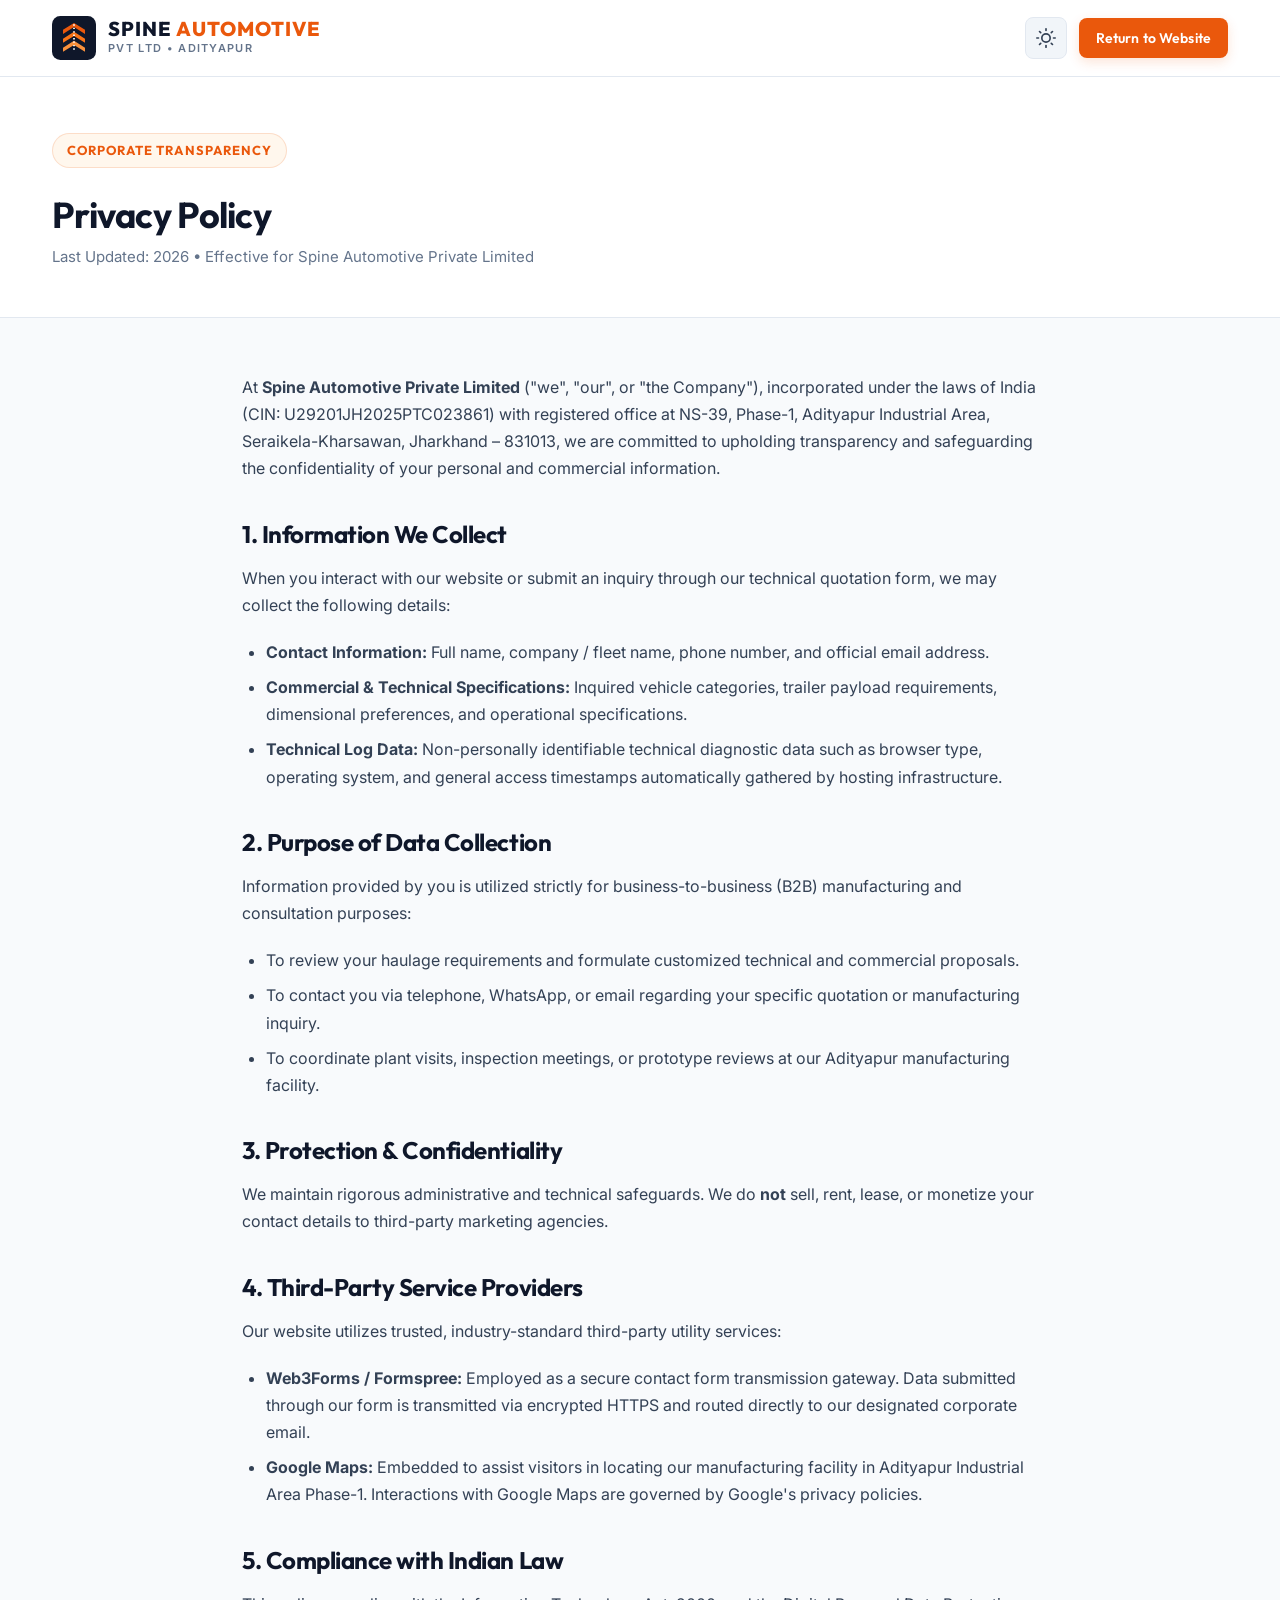
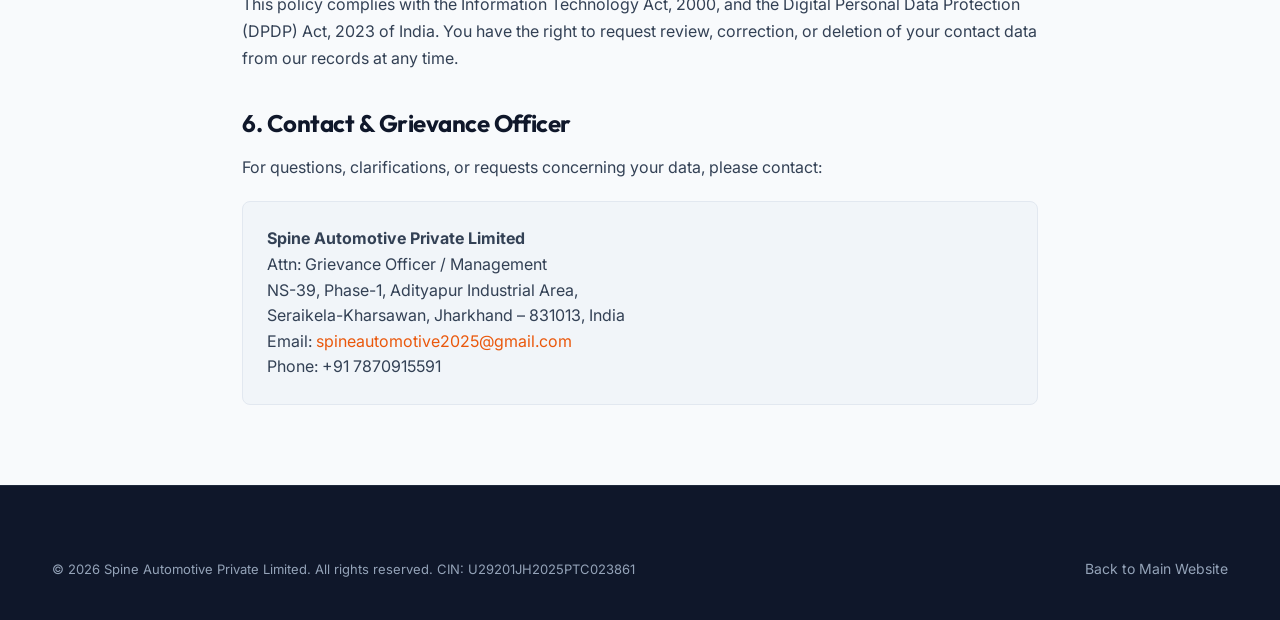
==== privacy.html @ a73dae6f "init: first commit" ====
<!DOCTYPE html>
<html lang="en">
<head>
  <meta charset="UTF-8">
  <meta name="viewport" content="width=device-width, initial-scale=1.0">
  <title>Privacy Policy | Spine Automotive Private Limited</title>
  
  <meta name="description" content="Privacy Policy for Spine Automotive Private Limited (CIN: U29201JH2025PTC023861). Understand how we handle contact and technical quote inquiries.">
  <meta name="robots" content="noindex, follow">
  <link rel="canonical" href="https://spineautomotive.com/privacy.html">

  <link rel="icon" type="image/svg+xml" href="assets/images/favicon.svg">

  <link rel="preconnect" href="https://fonts.googleapis.com">
  <link rel="preconnect" href="https://fonts.gstatic.com" crossorigin>
  <link href="https://fonts.googleapis.com/css2?family=Inter:wght@400;500;600;700&family=Outfit:wght@500;600;700;800&display=swap" rel="stylesheet">

  <link rel="stylesheet" href="assets/css/style.css">
</head>
<body>

  <!-- Site Header -->
  <header class="site-header">
    <div class="container header-container">
      <a href="index.html" class="brand-link" aria-label="Spine Automotive Home">
        <svg class="brand-emblem" viewBox="0 0 64 64" fill="none" xmlns="http://www.w3.org/2000/svg">
          <rect width="64" height="64" rx="12" fill="#0F172A"/>
          <path d="M32 10 L48 20 L48 26 L32 16 L16 26 L16 20 Z" fill="#EA580C"/>
          <path d="M32 23 L48 33 L48 39 L32 29 L16 39 L16 33 Z" fill="#F97316"/>
          <path d="M32 36 L48 46 L48 52 L32 42 L16 52 L16 46 Z" fill="#FB923C"/>
          <line x1="32" y1="12" x2="32" y2="52" stroke="#FFFFFF" stroke-width="2.5" stroke-dasharray="2 3"/>
        </svg>
        <div class="brand-info">
          <span class="brand-name">SPINE <span>AUTOMOTIVE</span></span>
          <span class="brand-tagline">PVT LTD &bull; ADITYAPUR</span>
        </div>
      </a>

      <div class="header-actions">
        <button class="theme-toggle-btn" id="themeToggleBtn" type="button" aria-label="Switch between light and dark mode">
          <svg class="icon-sun" width="20" height="20" viewBox="0 0 24 24" fill="none" stroke="currentColor" stroke-width="2" stroke-linecap="round" stroke-linejoin="round">
            <circle cx="12" cy="12" r="5"></circle>
            <line x1="12" y1="1" x2="12" y2="3"></line>
            <line x1="12" y1="21" x2="12" y2="23"></line>
            <line x1="4.22" y1="4.22" x2="5.64" y2="5.64"></line>
            <line x1="18.36" y1="18.36" x2="19.78" y2="19.78"></line>
            <line x1="1" y1="12" x2="3" y2="12"></line>
            <line x1="21" y1="12" x2="23" y2="12"></line>
            <line x1="4.22" y1="19.78" x2="5.64" y2="18.36"></line>
            <line x1="18.36" y1="5.64" x2="19.78" y2="4.22"></line>
          </svg>
          <svg class="icon-moon" width="20" height="20" viewBox="0 0 24 24" fill="none" stroke="currentColor" stroke-width="2" stroke-linecap="round" stroke-linejoin="round">
            <path d="M21 12.79A9 9 0 1 1 11.21 3 7 7 0 0 0 21 12.79z"></path>
          </svg>
        </button>
        <a href="index.html#contact" class="btn btn-primary btn-sm">Return to Website</a>
      </div>
    </div>
  </header>

  <!-- Legal Header -->
  <div class="legal-header">
    <div class="container">
      <span class="section-badge">Corporate Transparency</span>
      <h1 style="font-size: 2.25rem; margin-top: 0.5rem; margin-bottom: 0.5rem;">Privacy Policy</h1>
      <p style="color: var(--text-muted); font-size: 0.9375rem;">
        Last Updated: 2026 &bull; Effective for Spine Automotive Private Limited
      </p>
    </div>
  </div>

  <!-- Legal Body Content -->
  <main class="container legal-content-wrap">
    <p>
      At <strong>Spine Automotive Private Limited</strong> ("we", "our", or "the Company"), incorporated under the laws of India 
      (CIN: U29201JH2025PTC023861) with registered office at NS-39, Phase-1, Adityapur Industrial Area, Seraikela-Kharsawan, 
      Jharkhand – 831013, we are committed to upholding transparency and safeguarding the confidentiality of your personal 
      and commercial information.
    </p>

    <h2>1. Information We Collect</h2>
    <p>
      When you interact with our website or submit an inquiry through our technical quotation form, we may collect the following details:
    </p>
    <ul>
      <li><strong>Contact Information:</strong> Full name, company / fleet name, phone number, and official email address.</li>
      <li><strong>Commercial &amp; Technical Specifications:</strong> Inquired vehicle categories, trailer payload requirements, dimensional preferences, and operational specifications.</li>
      <li><strong>Technical Log Data:</strong> Non-personally identifiable technical diagnostic data such as browser type, operating system, and general access timestamps automatically gathered by hosting infrastructure.</li>
    </ul>

    <h2>2. Purpose of Data Collection</h2>
    <p>
      Information provided by you is utilized strictly for business-to-business (B2B) manufacturing and consultation purposes:
    </p>
    <ul>
      <li>To review your haulage requirements and formulate customized technical and commercial proposals.</li>
      <li>To contact you via telephone, WhatsApp, or email regarding your specific quotation or manufacturing inquiry.</li>
      <li>To coordinate plant visits, inspection meetings, or prototype reviews at our Adityapur manufacturing facility.</li>
    </ul>

    <h2>3. Protection &amp; Confidentiality</h2>
    <p>
      We maintain rigorous administrative and technical safeguards. We do <strong>not</strong> sell, rent, lease, or monetize your contact details to third-party marketing agencies.
    </p>

    <h2>4. Third-Party Service Providers</h2>
    <p>
      Our website utilizes trusted, industry-standard third-party utility services:
    </p>
    <ul>
      <li><strong>Web3Forms / Formspree:</strong> Employed as a secure contact form transmission gateway. Data submitted through our form is transmitted via encrypted HTTPS and routed directly to our designated corporate email.</li>
      <li><strong>Google Maps:</strong> Embedded to assist visitors in locating our manufacturing facility in Adityapur Industrial Area Phase-1. Interactions with Google Maps are governed by Google's privacy policies.</li>
    </ul>

    <h2>5. Compliance with Indian Law</h2>
    <p>
      This policy complies with the Information Technology Act, 2000, and the Digital Personal Data Protection (DPDP) Act, 2023 of India. 
      You have the right to request review, correction, or deletion of your contact data from our records at any time.
    </p>

    <h2>6. Contact &amp; Grievance Officer</h2>
    <p>
      For questions, clarifications, or requests concerning your data, please contact:
    </p>
    <div style="background-color: var(--bg-surface-elevated); padding: 1.5rem; border-radius: var(--radius-md); border: 1px solid var(--border-color); margin-top: 1rem;">
      <strong>Spine Automotive Private Limited</strong><br>
      Attn: Grievance Officer / Management<br>
      NS-39, Phase-1, Adityapur Industrial Area,<br>
      Seraikela-Kharsawan, Jharkhand – 831013, India<br>
      Email: <a href="mailto:spineautomotive2025@gmail.com">spineautomotive2025@gmail.com</a><br>
      Phone: +91 7870915591
    </div>
  </main>

  <!-- Footer -->
  <footer class="site-footer">
    <div class="container footer-bottom" style="border: 0; padding-top: 0;">
      <div>&copy; 2026 Spine Automotive Private Limited. All rights reserved. CIN: U29201JH2025PTC023861</div>
      <div class="footer-legal-links">
        <a href="index.html" class="footer-link">Back to Main Website</a>
      </div>
    </div>
  </footer>

  <script src="assets/js/main.js"></script>
</body>
</html>
---- assets/css/style.css ----
/* ==========================================================================
   SPINE AUTOMOTIVE PRIVATE LIMITED - CORPORATE STYLESHEET
   Industry: Manufacture of motor vehicles, trailers and semi-trailers
   Location: Adityapur Industrial Area, Jharkhand, India
   Design: Industrial Precision, Mobile-First, Light/Dark Modes, WCAG AA
   ========================================================================== */

/* --------------------------------------------------------------------------
   1. CSS Custom Properties / Design Tokens
   -------------------------------------------------------------------------- */
:root {
  /* Brand Typography */
  --font-heading: 'Outfit', -apple-system, BlinkMacSystemFont, 'Segoe UI', Roboto, sans-serif;
  --font-body: 'Inter', -apple-system, BlinkMacSystemFont, 'Segoe UI', Roboto, sans-serif;

  /* Color Palette - Light Mode Default */
  --bg-primary: #F8FAFC;
  --bg-surface: #FFFFFF;
  --bg-surface-elevated: #F1F5F9;
  --bg-surface-subtle: #E2E8F0;
  --bg-card: #FFFFFF;
  
  --text-primary: #0F172A;
  --text-secondary: #334155;
  --text-muted: #64748B;
  --text-inverse: #FFFFFF;

  --border-color: #E2E8F0;
  --border-subtle: #F1F5F9;
  --border-focus: #EA580C;

  /* Accent: Engineering Safety Amber / Orange */
  --accent-primary: #EA580C;
  --accent-hover: #C2410C;
  --accent-active: #9A3412;
  --accent-subtle: #FFF7ED;
  --accent-glow: rgba(234, 88, 12, 0.16);

  /* Industrial Steel Tones */
  --steel-dark: #0F172A;
  --steel-slate: #1E293B;
  --steel-gray: #475569;
  --steel-blue: #0284C7;

  /* Functional Status */
  --status-success: #15803D;
  --status-warning: #B45309;
  --status-info: #0369A1;
  --status-badge-bg: #FEF3C7;
  --status-badge-text: #92400E;

  /* Navigation & Chrome */
  --header-bg: rgba(255, 255, 255, 0.92);
  --header-border: #E2E8F0;
  --header-height: 76px;

  /* Shadows */
  --shadow-sm: 0 1px 2px 0 rgba(15, 23, 42, 0.05);
  --shadow-md: 0 4px 6px -1px rgba(15, 23, 42, 0.08), 0 2px 4px -2px rgba(15, 23, 42, 0.05);
  --shadow-lg: 0 10px 15px -3px rgba(15, 23, 42, 0.08), 0 4px 6px -4px rgba(15, 23, 42, 0.05);
  --shadow-xl: 0 20px 25px -5px rgba(15, 23, 42, 0.1), 0 8px 10px -6px rgba(15, 23, 42, 0.08);

  /* Transitions */
  --transition-fast: 150ms cubic-bezier(0.4, 0, 0.2, 1);
  --transition-normal: 250ms cubic-bezier(0.4, 0, 0.2, 1);
  --transition-slow: 400ms cubic-bezier(0.4, 0, 0.2, 1);

  /* Radii */
  --radius-sm: 4px;
  --radius-md: 8px;
  --radius-lg: 12px;
  --radius-xl: 16px;
  --radius-full: 9999px;

  /* Container width */
  --max-width: 1240px;
}

/* --------------------------------------------------------------------------
   2. Dark Mode Overrides
   -------------------------------------------------------------------------- */
[data-theme="dark"] {
  --bg-primary: #070B14;
  --bg-surface: #0F172A;
  --bg-surface-elevated: #1E293B;
  --bg-surface-subtle: #27354A;
  --bg-card: #0F172A;

  --text-primary: #F8FAFC;
  --text-secondary: #CBD5E1;
  --text-muted: #8292A6;
  --text-inverse: #070B14;

  --border-color: #1E293B;
  --border-subtle: #141D2E;
  --border-focus: #F97316;

  --accent-primary: #F97316;
  --accent-hover: #FB923C;
  --accent-active: #EA580C;
  --accent-subtle: rgba(249, 115, 22, 0.12);
  --accent-glow: rgba(249, 115, 22, 0.25);

  --status-badge-bg: rgba(245, 158, 11, 0.18);
  --status-badge-text: #FBBF24;

  --header-bg: rgba(11, 15, 25, 0.94);
  --header-border: #1E293B;

  --shadow-sm: 0 1px 2px 0 rgba(0, 0, 0, 0.4);
  --shadow-md: 0 4px 6px -1px rgba(0, 0, 0, 0.45);
  --shadow-lg: 0 10px 15px -3px rgba(0, 0, 0, 0.5);
  --shadow-xl: 0 20px 25px -5px rgba(0, 0, 0, 0.6);
}

/* --------------------------------------------------------------------------
   3. Reset & Base Styles
   -------------------------------------------------------------------------- */
*, *::before, *::after {
  box-sizing: border-box;
  margin: 0;
  padding: 0;
}

html {
  font-size: 16px;
  scroll-behavior: smooth;
  scroll-padding-top: calc(var(--header-height) + 16px);
  -webkit-text-size-adjust: 100%;
}

body {
  font-family: var(--font-body);
  color: var(--text-secondary);
  background-color: var(--bg-primary);
  line-height: 1.6;
  -webkit-font-smoothing: antialiased;
  -moz-osx-font-smoothing: grayscale;
  transition: background-color var(--transition-normal), color var(--transition-normal);
  overflow-x: hidden;
}

h1, h2, h3, h4, h5, h6 {
  font-family: var(--font-heading);
  color: var(--text-primary);
  line-height: 1.25;
  font-weight: 700;
  letter-spacing: -0.02em;
}

p {
  margin-bottom: 1rem;
}

p:last-child {
  margin-bottom: 0;
}

a {
  color: var(--accent-primary);
  text-decoration: none;
  transition: color var(--transition-fast);
}

a:hover {
  color: var(--accent-hover);
}

img, svg {
  display: block;
  max-width: 100%;
  height: auto;
}

button, input, select, textarea {
  font: inherit;
  color: inherit;
}

/* Accessibility Focus Ring */
:focus-visible {
  outline: 2px solid var(--border-focus);
  outline-offset: 3px;
}

/* Skip link for accessibility */
.skip-link {
  position: absolute;
  top: -100px;
  left: 1rem;
  background: var(--accent-primary);
  color: #FFFFFF;
  padding: 0.75rem 1.25rem;
  z-index: 9999;
  border-radius: var(--radius-md);
  font-weight: 600;
  transition: top var(--transition-fast);
}

.skip-link:focus {
  top: 1rem;
}

/* --------------------------------------------------------------------------
   4. Layout Containers & Utility Classes
   -------------------------------------------------------------------------- */
.container {
  width: 100%;
  max-width: var(--max-width);
  margin-left: auto;
  margin-right: auto;
  padding-left: 1.25rem;
  padding-right: 1.25rem;
}

@media (min-width: 768px) {
  .container {
    padding-left: 2rem;
    padding-right: 2rem;
  }
}

.section {
  padding-top: 4.5rem;
  padding-bottom: 4.5rem;
}

@media (min-width: 1024px) {
  .section {
    padding-top: 6rem;
    padding-bottom: 6rem;
  }
}

.section-bg-surface {
  background-color: var(--bg-surface);
}

.section-bg-elevated {
  background-color: var(--bg-surface-elevated);
}

.section-header {
  text-align: center;
  max-width: 740px;
  margin: 0 auto 3.5rem auto;
}

.section-badge {
  display: inline-flex;
  align-items: center;
  gap: 0.5rem;
  background-color: var(--accent-subtle);
  color: var(--accent-primary);
  font-family: var(--font-heading);
  font-size: 0.8125rem;
  font-weight: 700;
  text-transform: uppercase;
  letter-spacing: 0.08em;
  padding: 0.375rem 0.875rem;
  border-radius: var(--radius-full);
  margin-bottom: 1rem;
  border: 1px solid var(--accent-glow);
}

.section-title {
  font-size: 2rem;
  margin-bottom: 1rem;
}

@media (min-width: 768px) {
  .section-title {
    font-size: 2.5rem;
  }
}

.section-subtitle {
  font-size: 1.0625rem;
  color: var(--text-muted);
  line-height: 1.6;
}

/* Buttons */
.btn {
  display: inline-flex;
  align-items: center;
  justify-content: center;
  gap: 0.5rem;
  padding: 0.75rem 1.5rem;
  font-family: var(--font-heading);
  font-size: 0.9375rem;
  font-weight: 600;
  letter-spacing: 0.01em;
  border-radius: var(--radius-md);
  border: 1px solid transparent;
  cursor: pointer;
  transition: all var(--transition-fast);
  text-decoration: none;
  white-space: nowrap;
}

.btn-primary {
  background-color: var(--accent-primary);
  color: #FFFFFF;
  box-shadow: 0 4px 12px var(--accent-glow);
}

.btn-primary:hover {
  background-color: var(--accent-hover);
  color: #FFFFFF;
  transform: translateY(-1px);
  box-shadow: 0 6px 16px var(--accent-glow);
}

.btn-secondary {
  background-color: var(--bg-surface-elevated);
  color: var(--text-primary);
  border-color: var(--border-color);
}

.btn-secondary:hover {
  background-color: var(--bg-surface-subtle);
  border-color: var(--text-muted);
  color: var(--text-primary);
  transform: translateY(-1px);
}

.btn-outline {
  background-color: transparent;
  color: var(--text-primary);
  border-color: var(--border-color);
}

.btn-outline:hover {
  border-color: var(--accent-primary);
  color: var(--accent-primary);
  background-color: var(--accent-subtle);
}

.btn-lg {
  padding: 0.9375rem 2rem;
  font-size: 1.0625rem;
}

.btn-sm {
  padding: 0.5rem 1rem;
  font-size: 0.875rem;
}

.btn-whatsapp {
  background-color: #25D366;
  color: #FFFFFF;
}

.btn-whatsapp:hover {
  background-color: #20BA5A;
  color: #FFFFFF;
}

/* --------------------------------------------------------------------------
   5. Site Header & Navigation
   -------------------------------------------------------------------------- */
.site-header {
  position: sticky;
  top: 0;
  left: 0;
  right: 0;
  z-index: 1000;
  background-color: var(--header-bg);
  backdrop-filter: blur(12px);
  -webkit-backdrop-filter: blur(12px);
  border-bottom: 1px solid var(--header-border);
  transition: background-color var(--transition-normal), border-color var(--transition-normal);
}

.header-container {
  display: flex;
  align-items: center;
  justify-content: space-between;
  height: var(--header-height);
}

/* Brand Wordmark */
.brand-link {
  display: flex;
  align-items: center;
  gap: 0.75rem;
  text-decoration: none;
}

.brand-emblem {
  width: 44px;
  height: 44px;
  flex-shrink: 0;
}

.brand-info {
  display: flex;
  flex-direction: column;
}

.brand-name {
  font-family: var(--font-heading);
  font-size: 1.25rem;
  font-weight: 800;
  letter-spacing: 0.05em;
  color: var(--text-primary);
  line-height: 1.1;
}

.brand-name span {
  color: var(--accent-primary);
}

.brand-tagline {
  font-size: 0.6875rem;
  font-weight: 600;
  letter-spacing: 0.12em;
  text-transform: uppercase;
  color: var(--text-muted);
}

/* Desktop Navigation */
.nav-desktop {
  display: none;
}

@media (min-width: 1024px) {
  .nav-desktop {
    display: flex;
    align-items: center;
    gap: 1.75rem;
  }
}

.nav-link {
  font-family: var(--font-heading);
  font-size: 0.9375rem;
  font-weight: 600;
  color: var(--text-secondary);
  position: relative;
  padding: 0.5rem 0;
  transition: color var(--transition-fast);
}

.nav-link:hover,
.nav-link.active {
  color: var(--accent-primary);
}

.nav-link.active::after {
  content: '';
  position: absolute;
  bottom: 0;
  left: 0;
  right: 0;
  height: 2px;
  background-color: var(--accent-primary);
  border-radius: var(--radius-full);
}

/* Header Action Controls */
.header-actions {
  display: flex;
  align-items: center;
  gap: 0.75rem;
}

/* Theme Toggle Button */
.theme-toggle-btn {
  background: var(--bg-surface-elevated);
  border: 1px solid var(--border-color);
  color: var(--text-secondary);
  width: 42px;
  height: 42px;
  border-radius: var(--radius-md);
  display: flex;
  align-items: center;
  justify-content: center;
  cursor: pointer;
  transition: all var(--transition-fast);
}

.theme-toggle-btn:hover {
  color: var(--accent-primary);
  border-color: var(--accent-primary);
}

.theme-toggle-btn .icon-moon {
  display: none;
}

[data-theme="dark"] .theme-toggle-btn .icon-sun {
  display: none;
}

[data-theme="dark"] .theme-toggle-btn .icon-moon {
  display: block;
}

/* Mobile Hamburger Toggle */
.mobile-nav-toggle {
  display: flex;
  flex-direction: column;
  justify-content: center;
  align-items: center;
  gap: 5px;
  width: 42px;
  height: 42px;
  background: var(--bg-surface-elevated);
  border: 1px solid var(--border-color);
  border-radius: var(--radius-md);
  cursor: pointer;
  padding: 8px;
}

@media (min-width: 1024px) {
  .mobile-nav-toggle {
    display: none;
  }
}

.mobile-nav-toggle span {
  display: block;
  width: 22px;
  height: 2px;
  background-color: var(--text-primary);
  border-radius: 2px;
  transition: transform var(--transition-fast), opacity var(--transition-fast);
}

.mobile-nav-toggle.open span:nth-child(1) {
  transform: translateY(7px) rotate(45deg);
}

.mobile-nav-toggle.open span:nth-child(2) {
  opacity: 0;
}

.mobile-nav-toggle.open span:nth-child(3) {
  transform: translateY(-7px) rotate(-45deg);
}

/* Mobile Drawer */
.mobile-nav-drawer {
  display: none;
  position: absolute;
  top: 100%;
  left: 0;
  right: 0;
  background-color: var(--bg-surface);
  border-bottom: 1px solid var(--border-color);
  box-shadow: var(--shadow-xl);
  padding: 1.5rem 1.25rem 2rem;
  flex-direction: column;
  gap: 1rem;
}

.mobile-nav-drawer.open {
  display: flex;
}

@media (min-width: 1024px) {
  .mobile-nav-drawer {
    display: none !important;
  }
}

.mobile-nav-link {
  font-family: var(--font-heading);
  font-size: 1.125rem;
  font-weight: 600;
  color: var(--text-primary);
  padding: 0.75rem 0.5rem;
  border-bottom: 1px solid var(--border-subtle);
}

.mobile-nav-link:hover {
  color: var(--accent-primary);
}

/* --------------------------------------------------------------------------
   6. Hero Section
   -------------------------------------------------------------------------- */
.hero-section {
  position: relative;
  padding-top: 3.5rem;
  padding-bottom: 5rem;
  overflow: hidden;
  background: radial-gradient(circle at 10% 20%, var(--accent-subtle) 0%, transparent 40%),
              radial-gradient(circle at 90% 80%, rgba(15, 23, 42, 0.04) 0%, transparent 40%);
}

@media (min-width: 1024px) {
  .hero-section {
    padding-top: 5.5rem;
    padding-bottom: 7rem;
  }
}

.hero-grid {
  display: grid;
  grid-template-columns: 1fr;
  gap: 3rem;
  align-items: center;
}

@media (min-width: 1024px) {
  .hero-grid {
    grid-template-columns: 1.15fr 0.85fr;
    gap: 3.5rem;
  }
}

.hero-badge-wrap {
  display: flex;
  flex-wrap: wrap;
  align-items: center;
  gap: 0.75rem;
  margin-bottom: 1.5rem;
}

.hero-badge-cin {
  font-family: var(--font-heading);
  font-size: 0.75rem;
  font-weight: 700;
  background-color: var(--bg-surface-elevated);
  color: var(--text-muted);
  border: 1px solid var(--border-color);
  padding: 0.25rem 0.625rem;
  border-radius: var(--radius-sm);
  letter-spacing: 0.04em;
}

.hero-title {
  font-size: 2.375rem;
  line-height: 1.15;
  margin-bottom: 1.5rem;
  color: var(--text-primary);
}

@media (min-width: 768px) {
  .hero-title {
    font-size: 3.25rem;
  }
}

@media (min-width: 1200px) {
  .hero-title {
    font-size: 3.75rem;
  }
}

.hero-title .text-gradient {
  background: linear-gradient(135deg, var(--accent-primary) 0%, #F59E0B 100%);
  -webkit-background-clip: text;
  -webkit-text-fill-color: transparent;
}

.hero-subtext {
  font-size: 1.125rem;
  line-height: 1.7;
  color: var(--text-secondary);
  margin-bottom: 2.25rem;
  max-width: 620px;
}

.hero-cta-group {
  display: flex;
  flex-direction: column;
  gap: 1rem;
  margin-bottom: 3rem;
}

@media (min-width: 480px) {
  .hero-cta-group {
    flex-direction: row;
    align-items: center;
  }
}

/* Hero Trust Strip */
.hero-trust-strip {
  display: grid;
  grid-template-columns: repeat(2, 1fr);
  gap: 1rem;
  padding-top: 2rem;
  border-top: 1px solid var(--border-color);
}

@media (min-width: 640px) {
  .hero-trust-strip {
    grid-template-columns: repeat(3, 1fr);
  }
}

.trust-item {
  display: flex;
  flex-direction: column;
}

.trust-label {
  font-family: var(--font-heading);
  font-size: 0.75rem;
  font-weight: 700;
  text-transform: uppercase;
  letter-spacing: 0.05em;
  color: var(--text-muted);
  margin-bottom: 0.25rem;
}

.trust-value {
  font-size: 0.9375rem;
  font-weight: 700;
  color: var(--text-primary);
}

/* Hero Blueprint Visual Card */
.hero-schematic-card {
  position: relative;
  background-color: var(--bg-surface);
  border: 1px solid var(--border-color);
  border-radius: var(--radius-xl);
  overflow: hidden;
  box-shadow: var(--shadow-xl);
  transition: transform var(--transition-normal), box-shadow var(--transition-normal);
}

.hero-schematic-card:hover {
  box-shadow: 0 25px 35px -5px rgba(15, 23, 42, 0.15);
}

.schematic-header {
  display: flex;
  align-items: center;
  justify-content: space-between;
  padding: 0.875rem 1.25rem;
  background-color: var(--bg-surface-elevated);
  border-bottom: 1px solid var(--border-color);
  font-family: var(--font-heading);
  font-size: 0.8125rem;
  font-weight: 700;
}

.schematic-status {
  display: inline-flex;
  align-items: center;
  gap: 0.375rem;
  color: var(--accent-primary);
}

.status-dot {
  width: 8px;
  height: 8px;
  background-color: var(--accent-primary);
  border-radius: 50%;
  animation: pulseDot 2s infinite ease-in-out;
}

@keyframes pulseDot {
  0% { transform: scale(0.9); opacity: 0.8; }
  50% { transform: scale(1.3); opacity: 1; }
  100% { transform: scale(0.9); opacity: 0.8; }
}

.schematic-img-wrap {
  position: relative;
  background-color: #0F172A;
  padding: 1rem;
}

.schematic-footer {
  padding: 1rem 1.25rem;
  background-color: var(--bg-surface);
  display: flex;
  align-items: center;
  justify-content: space-between;
  font-size: 0.8125rem;
  color: var(--text-muted);
}

/* --------------------------------------------------------------------------
   7. About Us Section
   -------------------------------------------------------------------------- */
.about-grid {
  display: grid;
  grid-template-columns: 1fr;
  gap: 3rem;
  align-items: center;
}

@media (min-width: 1024px) {
  .about-grid {
    grid-template-columns: 1fr 1fr;
    gap: 4rem;
  }
}

.about-content-left h3 {
  font-size: 1.75rem;
  margin-bottom: 1.25rem;
}

.about-lead {
  font-size: 1.125rem;
  color: var(--text-primary);
  font-weight: 500;
  line-height: 1.7;
  margin-bottom: 1.5rem;
}

.about-feature-list {
  list-style: none;
  margin: 1.75rem 0;
  display: flex;
  flex-direction: column;
  gap: 1rem;
}

.about-feature-item {
  display: flex;
  align-items: flex-start;
  gap: 0.75rem;
}

.about-feature-icon {
  width: 22px;
  height: 22px;
  color: var(--accent-primary);
  flex-shrink: 0;
  margin-top: 2px;
}

.about-stat-cards {
  display: grid;
  grid-template-columns: 1fr;
  gap: 1.25rem;
}

@media (min-width: 480px) {
  .about-stat-cards {
    grid-template-columns: repeat(2, 1fr);
  }
}

.stat-box {
  background-color: var(--bg-surface);
  border: 1px solid var(--border-color);
  border-radius: var(--radius-lg);
  padding: 1.75rem 1.5rem;
  transition: transform var(--transition-fast), border-color var(--transition-fast);
}

.stat-box:hover {
  transform: translateY(-3px);
  border-color: var(--accent-primary);
}

.stat-box-icon {
  width: 36px;
  height: 36px;
  color: var(--accent-primary);
  margin-bottom: 1rem;
}

.stat-box-title {
  font-size: 1.125rem;
  margin-bottom: 0.5rem;
}

.stat-box-desc {
  font-size: 0.875rem;
  color: var(--text-muted);
  line-height: 1.5;
}

/* --------------------------------------------------------------------------
   8. Products & Services Section
   -------------------------------------------------------------------------- */
.product-grid {
  display: grid;
  grid-template-columns: 1fr;
  gap: 2rem;
}

@media (min-width: 768px) {
  .product-grid {
    grid-template-columns: repeat(2, 1fr);
  }
}

.product-card {
  background-color: var(--bg-surface);
  border: 1px solid var(--border-color);
  border-radius: var(--radius-xl);
  overflow: hidden;
  box-shadow: var(--shadow-md);
  display: flex;
  flex-direction: column;
  transition: transform var(--transition-normal), box-shadow var(--transition-normal), border-color var(--transition-normal);
}

.product-card:hover {
  transform: translateY(-4px);
  box-shadow: var(--shadow-xl);
  border-color: var(--accent-primary);
}

.product-media {
  position: relative;
  background-color: #0F172A;
  aspect-ratio: 16 / 9;
  overflow: hidden;
}

.product-media img {
  width: 100%;
  height: 100%;
  object-fit: cover;
  transition: transform var(--transition-slow);
}

.product-card:hover .product-media img {
  transform: scale(1.02);
}

.product-category-tag {
  position: absolute;
  top: 1rem;
  left: 1rem;
  background-color: rgba(15, 23, 42, 0.85);
  color: #FFFFFF;
  backdrop-filter: blur(4px);
  font-family: var(--font-heading);
  font-size: 0.6875rem;
  font-weight: 700;
  text-transform: uppercase;
  letter-spacing: 0.08em;
  padding: 0.3125rem 0.625rem;
  border-radius: var(--radius-sm);
  border: 1px solid rgba(255, 255, 255, 0.15);
}

.product-body {
  padding: 1.75rem;
  display: flex;
  flex-direction: column;
  flex-grow: 1;
}

.product-title {
  font-size: 1.375rem;
  margin-bottom: 0.75rem;
}

.product-desc {
  font-size: 0.9375rem;
  color: var(--text-secondary);
  line-height: 1.6;
  margin-bottom: 1.25rem;
}

.product-specs-table {
  width: 100%;
  border-collapse: collapse;
  margin-top: auto;
  margin-bottom: 1.5rem;
  font-size: 0.8125rem;
}

.product-specs-table tr {
  border-bottom: 1px solid var(--border-subtle);
}

.product-specs-table td {
  padding: 0.5rem 0;
}

.product-specs-table td:first-child {
  color: var(--text-muted);
  font-weight: 500;
  width: 45%;
}

.product-specs-table td:last-child {
  color: var(--text-primary);
  font-weight: 600;
  text-align: right;
}

.product-actions {
  display: flex;
  gap: 0.75rem;
}

/* --------------------------------------------------------------------------
   9. Manufacturing Capabilities Section
   -------------------------------------------------------------------------- */
.capabilities-flow {
  display: grid;
  grid-template-columns: 1fr;
  gap: 1.5rem;
  margin-bottom: 3.5rem;
}

@media (min-width: 640px) {
  .capabilities-flow {
    grid-template-columns: repeat(2, 1fr);
  }
}

@media (min-width: 1024px) {
  .capabilities-flow {
    grid-template-columns: repeat(4, 1fr);
  }
}

.capability-step {
  background-color: var(--bg-surface);
  border: 1px solid var(--border-color);
  border-radius: var(--radius-lg);
  padding: 1.75rem 1.25rem;
  position: relative;
  display: flex;
  flex-direction: column;
}

.step-number {
  font-family: var(--font-heading);
  font-size: 1.875rem;
  font-weight: 800;
  color: var(--accent-primary);
  opacity: 0.4;
  margin-bottom: 0.75rem;
}

.step-title {
  font-size: 1.125rem;
  margin-bottom: 0.625rem;
}

.step-text {
  font-size: 0.875rem;
  color: var(--text-muted);
  line-height: 1.55;
}

.plant-highlight-banner {
  background-color: var(--bg-surface);
  border: 1px solid var(--border-color);
  border-radius: var(--radius-xl);
  overflow: hidden;
  display: grid;
  grid-template-columns: 1fr;
}

@media (min-width: 1024px) {
  .plant-highlight-banner {
    grid-template-columns: 1fr 1fr;
  }
}

.plant-banner-content {
  padding: 2.5rem 2rem;
  display: flex;
  flex-direction: column;
  justify-content: center;
}

@media (min-width: 768px) {
  .plant-banner-content {
    padding: 3.5rem 3rem;
  }
}

.plant-banner-media {
  background-color: #0F172A;
  min-height: 300px;
}

.plant-banner-media img {
  width: 100%;
  height: 100%;
  object-fit: cover;
}

/* --------------------------------------------------------------------------
   10. Why Choose Us Section
   -------------------------------------------------------------------------- */
.value-points-grid {
  display: grid;
  grid-template-columns: 1fr;
  gap: 1.75rem;
}

@media (min-width: 768px) {
  .value-points-grid {
    grid-template-columns: repeat(2, 1fr);
  }
}

@media (min-width: 1024px) {
  .value-points-grid {
    grid-template-columns: repeat(3, 1fr);
  }
}

.value-card {
  background-color: var(--bg-surface);
  border: 1px solid var(--border-color);
  border-radius: var(--radius-lg);
  padding: 2rem 1.75rem;
  transition: transform var(--transition-fast), border-color var(--transition-fast);
}

.value-card:hover {
  transform: translateY(-4px);
  border-color: var(--accent-primary);
}

.value-icon-wrap {
  width: 52px;
  height: 52px;
  border-radius: var(--radius-md);
  background-color: var(--accent-subtle);
  color: var(--accent-primary);
  display: flex;
  align-items: center;
  justify-content: center;
  margin-bottom: 1.25rem;
}

.value-icon-wrap svg {
  width: 26px;
  height: 26px;
}

.value-title {
  font-size: 1.25rem;
  margin-bottom: 0.75rem;
}

.value-desc {
  font-size: 0.9375rem;
  color: var(--text-muted);
  line-height: 1.6;
}

/* --------------------------------------------------------------------------
   11. Industries Served & Gallery
   -------------------------------------------------------------------------- */
.industry-grid {
  display: grid;
  grid-template-columns: 1fr;
  gap: 1.5rem;
}

@media (min-width: 640px) {
  .industry-grid {
    grid-template-columns: repeat(2, 1fr);
  }
}

@media (min-width: 1024px) {
  .industry-grid {
    grid-template-columns: repeat(4, 1fr);
  }
}

.industry-card {
  background-color: var(--bg-surface);
  border: 1px solid var(--border-color);
  border-radius: var(--radius-lg);
  padding: 2rem 1.5rem;
  text-align: center;
  transition: transform var(--transition-fast), border-color var(--transition-fast);
}

.industry-card:hover {
  transform: translateY(-4px);
  border-color: var(--accent-primary);
}

.industry-icon {
  width: 48px;
  height: 48px;
  margin: 0 auto 1.25rem auto;
  color: var(--accent-primary);
}

.industry-card h4 {
  font-size: 1.125rem;
  margin-bottom: 0.625rem;
}

.industry-card p {
  font-size: 0.875rem;
  color: var(--text-muted);
  line-height: 1.55;
}

/* --------------------------------------------------------------------------
   12. Quality & Compliance Section
   -------------------------------------------------------------------------- */
.quality-grid {
  display: grid;
  grid-template-columns: 1fr;
  gap: 1.75rem;
}

@media (min-width: 768px) {
  .quality-grid {
    grid-template-columns: repeat(3, 1fr);
  }
}

.quality-card {
  background-color: var(--bg-surface);
  border: 1px solid var(--border-color);
  border-radius: var(--radius-lg);
  padding: 2rem 1.75rem;
  display: flex;
  flex-direction: column;
}

.quality-badge-status {
  align-self: flex-start;
  font-family: var(--font-heading);
  font-size: 0.6875rem;
  font-weight: 700;
  text-transform: uppercase;
  letter-spacing: 0.06em;
  padding: 0.25rem 0.625rem;
  border-radius: var(--radius-sm);
  margin-bottom: 1.25rem;
}

.status-active {
  background-color: #DCFCE7;
  color: #166534;
}

.status-pending {
  background-color: var(--status-badge-bg);
  color: var(--status-badge-text);
  border: 1px solid rgba(245, 158, 11, 0.3);
}

.quality-title {
  font-size: 1.25rem;
  margin-bottom: 0.75rem;
}

.quality-desc {
  font-size: 0.9375rem;
  color: var(--text-muted);
  line-height: 1.6;
  margin-bottom: 1.25rem;
}

.quality-note {
  margin-top: auto;
  font-size: 0.8125rem;
  padding-top: 1rem;
  border-top: 1px solid var(--border-subtle);
  color: var(--text-muted);
}

/* --------------------------------------------------------------------------
   13. Contact & Quote Section
   -------------------------------------------------------------------------- */
.contact-grid {
  display: grid;
  grid-template-columns: 1fr;
  gap: 3rem;
}

@media (min-width: 1024px) {
  .contact-grid {
    grid-template-columns: 1.1fr 0.9fr;
    gap: 4rem;
  }
}

.contact-card-box {
  background-color: var(--bg-surface);
  border: 1px solid var(--border-color);
  border-radius: var(--radius-xl);
  padding: 2rem 1.5rem;
  box-shadow: var(--shadow-lg);
}

@media (min-width: 768px) {
  .contact-card-box {
    padding: 3rem 2.5rem;
  }
}

.contact-info-list {
  display: flex;
  flex-direction: column;
  gap: 1.75rem;
  margin-bottom: 2.5rem;
}

.contact-info-item {
  display: flex;
  align-items: flex-start;
  gap: 1rem;
}

.contact-icon-box {
  width: 44px;
  height: 44px;
  border-radius: var(--radius-md);
  background-color: var(--accent-subtle);
  color: var(--accent-primary);
  display: flex;
  align-items: center;
  justify-content: center;
  flex-shrink: 0;
}

.contact-icon-box svg {
  width: 22px;
  height: 22px;
}

.contact-info-text strong {
  display: block;
  font-family: var(--font-heading);
  font-size: 0.875rem;
  color: var(--text-muted);
  text-transform: uppercase;
  letter-spacing: 0.05em;
  margin-bottom: 0.25rem;
}

.contact-info-text p,
.contact-info-text a {
  font-size: 1rem;
  font-weight: 600;
  color: var(--text-primary);
}

.contact-info-text a:hover {
  color: var(--accent-primary);
}

/* Form Styles */
.form-group-row {
  display: grid;
  grid-template-columns: 1fr;
  gap: 1.25rem;
}

@media (min-width: 640px) {
  .form-group-row {
    grid-template-columns: 1fr 1fr;
  }
}

.form-group {
  margin-bottom: 1.25rem;
}

.form-label {
  display: block;
  font-family: var(--font-heading);
  font-size: 0.875rem;
  font-weight: 600;
  color: var(--text-primary);
  margin-bottom: 0.375rem;
}

.form-label .required {
  color: var(--accent-primary);
}

.form-control {
  width: 100%;
  padding: 0.75rem 1rem;
  border: 1px solid var(--border-color);
  background-color: var(--bg-surface-elevated);
  border-radius: var(--radius-md);
  color: var(--text-primary);
  transition: border-color var(--transition-fast), box-shadow var(--transition-fast);
}

.form-control:focus {
  border-color: var(--border-focus);
  background-color: var(--bg-surface);
  box-shadow: 0 0 0 3px var(--accent-glow);
}

textarea.form-control {
  resize: vertical;
  min-height: 120px;
}

.form-note {
  font-size: 0.75rem;
  color: var(--text-muted);
  margin-top: 0.75rem;
}

.form-status-msg {
  display: none;
  padding: 1rem;
  border-radius: var(--radius-md);
  margin-top: 1rem;
  font-size: 0.9375rem;
  font-weight: 500;
}

.form-status-msg.success {
  display: block;
  background-color: #DCFCE7;
  color: #166534;
  border: 1px solid #86EFAC;
}

.form-status-msg.error {
  display: block;
  background-color: #FEE2E2;
  color: #991B1B;
  border: 1px solid #FCA5A5;
}

/* Map Frame */
.map-container {
  width: 100%;
  border-radius: var(--radius-lg);
  overflow: hidden;
  border: 1px solid var(--border-color);
  aspect-ratio: 16 / 9;
  background-color: var(--bg-surface-elevated);
}

.map-container iframe {
  width: 100%;
  height: 100%;
  border: 0;
}

/* --------------------------------------------------------------------------
   14. Site Footer
   -------------------------------------------------------------------------- */
.site-footer {
  background-color: var(--steel-dark);
  color: #94A3B8;
  padding-top: 4.5rem;
  padding-bottom: 2.5rem;
  border-top: 1px solid var(--steel-slate);
}

.footer-grid {
  display: grid;
  grid-template-columns: 1fr;
  gap: 3rem;
  margin-bottom: 3.5rem;
}

@media (min-width: 640px) {
  .footer-grid {
    grid-template-columns: repeat(2, 1fr);
  }
}

@media (min-width: 1024px) {
  .footer-grid {
    grid-template-columns: 1.5fr 1fr 1fr 1.25fr;
  }
}

.footer-col-brand .brand-name {
  color: #FFFFFF;
}

.footer-col-brand p {
  font-size: 0.875rem;
  line-height: 1.6;
  margin-top: 1rem;
  color: #94A3B8;
}

.footer-heading {
  font-family: var(--font-heading);
  font-size: 1rem;
  font-weight: 700;
  text-transform: uppercase;
  letter-spacing: 0.06em;
  color: #F8FAFC;
  margin-bottom: 1.25rem;
}

.footer-links {
  list-style: none;
  display: flex;
  flex-direction: column;
  gap: 0.75rem;
}

.footer-link {
  font-size: 0.875rem;
  color: #94A3B8;
  transition: color var(--transition-fast);
}

.footer-link:hover {
  color: var(--accent-primary);
}

.footer-cin-tag {
  display: inline-block;
  background-color: var(--steel-slate);
  color: #F1F5F9;
  font-family: var(--font-heading);
  font-size: 0.75rem;
  font-weight: 600;
  padding: 0.375rem 0.625rem;
  border-radius: var(--radius-sm);
  margin-top: 0.75rem;
  border: 1px solid #334155;
}

.footer-bottom {
  padding-top: 2rem;
  border-top: 1px solid #1E293B;
  display: flex;
  flex-direction: column;
  align-items: center;
  justify-content: space-between;
  gap: 1rem;
  font-size: 0.8125rem;
  text-align: center;
}

@media (min-width: 768px) {
  .footer-bottom {
    flex-direction: row;
    text-align: left;
  }
}

.footer-legal-links {
  display: flex;
  gap: 1.5rem;
}

/* --------------------------------------------------------------------------
   15. Privacy Policy Page Specific Styles
   -------------------------------------------------------------------------- */
.legal-header {
  padding-top: 3.5rem;
  padding-bottom: 3rem;
  background-color: var(--bg-surface);
  border-bottom: 1px solid var(--border-color);
}

.legal-content-wrap {
  padding-top: 3.5rem;
  padding-bottom: 5rem;
  max-width: 860px;
  margin: 0 auto;
}

.legal-content-wrap h2 {
  font-size: 1.5rem;
  margin-top: 2.25rem;
  margin-bottom: 1rem;
  color: var(--text-primary);
}

.legal-content-wrap p,
.legal-content-wrap ul {
  font-size: 1rem;
  line-height: 1.7;
  color: var(--text-secondary);
  margin-bottom: 1.25rem;
}

.legal-content-wrap ul {
  padding-left: 1.5rem;
}

.legal-content-wrap li {
  margin-bottom: 0.5rem;
}

/* --------------------------------------------------------------------------
   16. Print & Reduced Motion Media Queries
   -------------------------------------------------------------------------- */
@media (prefers-reduced-motion: reduce) {
  *, *::before, *::after {
    animation-duration: 0.01ms !important;
    animation-iteration-count: 1 !important;
    transition-duration: 0.01ms !important;
    scroll-behavior: auto !important;
  }
}

@media print {
  .site-header, .site-footer, .theme-toggle-btn, .mobile-nav-toggle, .btn-primary {
    display: none !important;
  }
  body {
    background: #FFFFFF !important;
    color: #000000 !important;
  }
}
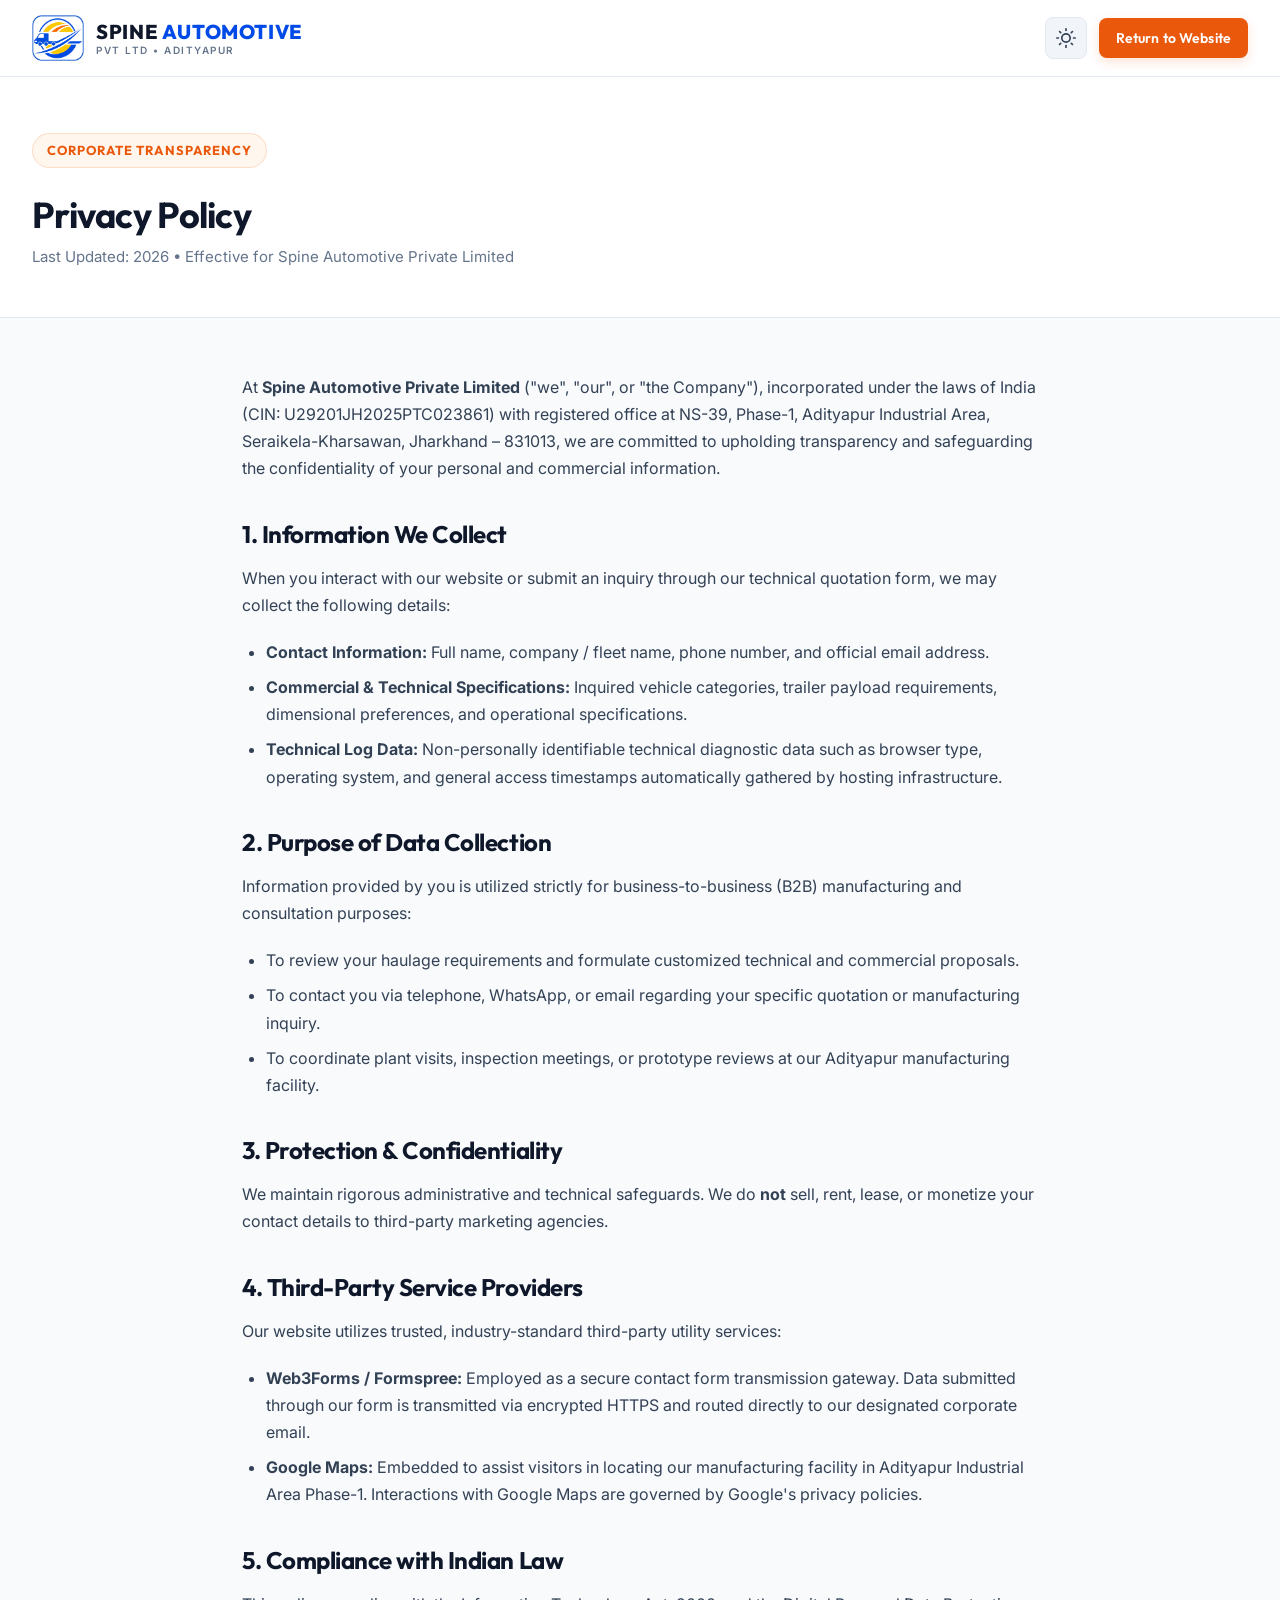
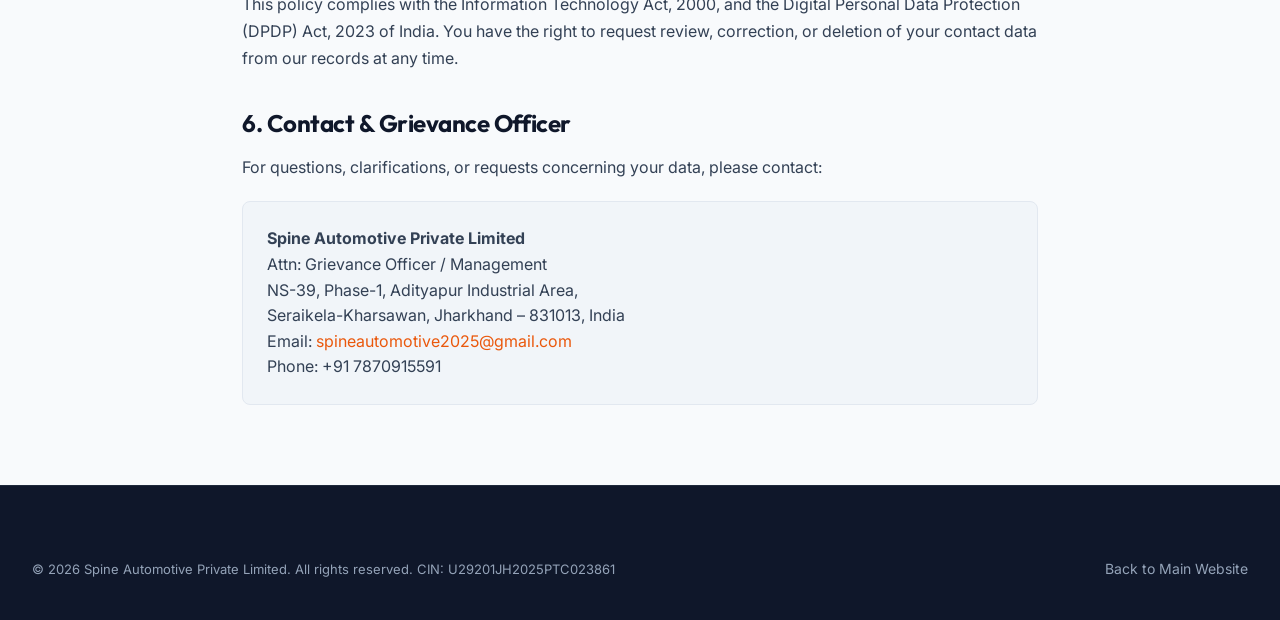
==== commit a45861f0: "fix: update svg image" ====
--- a/privacy.html
+++ b/privacy.html
@@ -22,16 +22,10 @@
   <!-- Site Header -->
   <header class="site-header">
     <div class="container header-container">
-      <a href="index.html" class="brand-link" aria-label="Spine Automotive Home">
-        <svg class="brand-emblem" viewBox="0 0 64 64" fill="none" xmlns="http://www.w3.org/2000/svg">
-          <rect width="64" height="64" rx="12" fill="#0F172A"/>
-          <path d="M32 10 L48 20 L48 26 L32 16 L16 26 L16 20 Z" fill="#EA580C"/>
-          <path d="M32 23 L48 33 L48 39 L32 29 L16 39 L16 33 Z" fill="#F97316"/>
-          <path d="M32 36 L48 46 L48 52 L32 42 L16 52 L16 46 Z" fill="#FB923C"/>
-          <line x1="32" y1="12" x2="32" y2="52" stroke="#FFFFFF" stroke-width="2.5" stroke-dasharray="2 3"/>
-        </svg>
+      <a href="index.html" class="brand-link hero-logo" aria-label="Spine Automotive Home">
+        <img src="assets/images/spine_automotive_logo_transparent.png" alt="Spine Automotive Private Limited Logo" class="brand-emblem hero-logo-img" width="50" height="44">
         <div class="brand-info">
-          <span class="brand-name">SPINE <span>AUTOMOTIVE</span></span>
+          <span class="brand-name">SPINE <span class="brand-name-accent">AUTOMOTIVE</span></span>
           <span class="brand-tagline">PVT LTD &bull; ADITYAPUR</span>
         </div>
       </a>
--- a/assets/css/style.css
+++ b/assets/css/style.css
@@ -36,6 +36,12 @@
   --accent-subtle: #FFF7ED;
   --accent-glow: rgba(234, 88, 12, 0.16);
 
+  /* Corporate Brand Colors matching Spine Automotive Logo */
+  --brand-blue: #004BE7;
+  --brand-blue-hover: #003ECC;
+  --brand-blue-glow: rgba(0, 75, 231, 0.2);
+  --brand-gold: #FEC902;
+
   /* Industrial Steel Tones */
   --steel-dark: #0F172A;
   --steel-slate: #1E293B;
@@ -73,7 +79,7 @@
   --radius-full: 9999px;
 
   /* Container width */
-  --max-width: 1240px;
+  --max-width: 1280px;
 }
 
 /* --------------------------------------------------------------------------
@@ -100,6 +106,11 @@
   --accent-active: #EA580C;
   --accent-subtle: rgba(249, 115, 22, 0.12);
   --accent-glow: rgba(249, 115, 22, 0.25);
+
+  /* Brand Blue in Dark Mode (High contrast electric blue) */
+  --brand-blue: #3B82F6;
+  --brand-blue-hover: #60A5FA;
+  --brand-blue-glow: rgba(59, 130, 246, 0.25);
 
   --status-badge-bg: rgba(245, 158, 11, 0.18);
   --status-badge-text: #FBBF24;
@@ -377,47 +388,113 @@
   display: flex;
   align-items: center;
   justify-content: space-between;
+  gap: 1.25rem;
   height: var(--header-height);
 }
 
-/* Brand Wordmark */
-.brand-link {
+/* Brand Wordmark & Hero Logo */
+.brand-link,
+.hero-logo {
   display: flex;
   align-items: center;
   gap: 0.75rem;
   text-decoration: none;
-}
-
-.brand-emblem {
-  width: 44px;
+  flex-shrink: 0;
+  transition: opacity var(--transition-fast);
+}
+
+.brand-link:hover,
+.hero-logo:hover {
+  opacity: 0.94;
+}
+
+.brand-emblem,
+.hero-logo-img {
+  width: auto;
   height: 44px;
+  max-height: 46px;
+  object-fit: contain;
   flex-shrink: 0;
+  transition: transform var(--transition-fast);
+}
+
+.brand-link:hover .brand-emblem,
+.hero-logo:hover .hero-logo-img {
+  transform: scale(1.03);
 }
 
 .brand-info {
   display: flex;
   flex-direction: column;
+  justify-content: center;
+  flex-shrink: 0;
 }
 
 .brand-name {
   font-family: var(--font-heading);
-  font-size: 1.25rem;
+  font-size: 1.1875rem;
   font-weight: 800;
-  letter-spacing: 0.05em;
+  letter-spacing: 0.03em;
   color: var(--text-primary);
-  line-height: 1.1;
-}
-
-.brand-name span {
-  color: var(--accent-primary);
+  line-height: 1.15;
+  white-space: nowrap;
+}
+
+@media (min-width: 1280px) {
+  .brand-name {
+    font-size: 1.25rem;
+  }
+  .brand-emblem,
+  .hero-logo-img {
+    height: 46px;
+  }
+}
+
+.brand-name span,
+.brand-name-accent {
+  color: var(--brand-blue);
+  font-weight: 800;
+  transition: color var(--transition-fast);
 }
 
 .brand-tagline {
-  font-size: 0.6875rem;
+  font-family: var(--font-body);
+  font-size: 0.625rem;
   font-weight: 600;
-  letter-spacing: 0.12em;
+  letter-spacing: 0.15em;
   text-transform: uppercase;
   color: var(--text-muted);
+  line-height: 1.2;
+  margin-top: 1px;
+  white-space: nowrap;
+}
+
+/* Hero Badge Pill with Logo */
+.hero-brand-pill {
+  display: inline-flex;
+  align-items: center;
+  gap: 0.5rem;
+}
+
+.hero-class-logo {
+  width: auto;
+  height: 18px;
+  max-height: 20px;
+  object-fit: contain;
+  vertical-align: middle;
+  flex-shrink: 0;
+}
+
+.footer-brand-logo {
+  width: auto;
+  height: 38px;
+  max-height: 40px;
+  object-fit: contain;
+  flex-shrink: 0;
+}
+
+.footer-col-brand .brand-name-accent {
+  color: #38BDF8;
 }
 
 /* Desktop Navigation */
@@ -429,18 +506,32 @@
   .nav-desktop {
     display: flex;
     align-items: center;
-    gap: 1.75rem;
+    gap: 1.125rem;
+    flex-shrink: 1;
+  }
+}
+
+@media (min-width: 1280px) {
+  .nav-desktop {
+    gap: 1.625rem;
   }
 }
 
 .nav-link {
   font-family: var(--font-heading);
-  font-size: 0.9375rem;
+  font-size: 0.875rem;
   font-weight: 600;
   color: var(--text-secondary);
   position: relative;
   padding: 0.5rem 0;
+  white-space: nowrap;
   transition: color var(--transition-fast);
+}
+
+@media (min-width: 1280px) {
+  .nav-link {
+    font-size: 0.9375rem;
+  }
 }
 
 .nav-link:hover,
@@ -464,6 +555,7 @@
   display: flex;
   align-items: center;
   gap: 0.75rem;
+  flex-shrink: 0;
 }
 
 /* Theme Toggle Button */
@@ -539,6 +631,65 @@
 
 .mobile-nav-toggle.open span:nth-child(3) {
   transform: translateY(-7px) rotate(-45deg);
+}
+
+/* Responsive visibility utilities & mobile header adjustments */
+@media (max-width: 1023px) {
+  .d-none-mobile {
+    display: none !important;
+  }
+  
+  .header-container {
+    padding-left: 0.875rem;
+    padding-right: 0.875rem;
+    gap: 0.5rem;
+  }
+  
+  .brand-link,
+  .hero-logo {
+    gap: 0.5rem;
+  }
+  
+  .brand-emblem,
+  .hero-logo-img {
+    height: 35px;
+    max-height: 36px;
+  }
+  
+  .brand-name {
+    font-size: 0.9375rem;
+    letter-spacing: 0.02em;
+  }
+  
+  .brand-tagline {
+    font-size: 0.53125rem;
+    letter-spacing: 0.1em;
+  }
+  
+  .header-actions {
+    gap: 0.375rem;
+  }
+  
+  .theme-toggle-btn {
+    width: 35px;
+    height: 35px;
+  }
+  
+  .theme-toggle-btn svg {
+    width: 17px;
+    height: 17px;
+  }
+  
+  .mobile-nav-toggle {
+    width: 35px;
+    height: 35px;
+    padding: 6px;
+    gap: 4px;
+  }
+  
+  .mobile-nav-toggle span {
+    width: 18px;
+  }
 }
 
 /* Mobile Drawer */
@@ -600,8 +751,8 @@
 
 .hero-grid {
   display: grid;
-  grid-template-columns: 1fr;
-  gap: 3rem;
+  grid-template-columns: minmax(0, 1fr);
+  gap: 2.5rem;
   align-items: center;
 }
 
@@ -632,11 +783,34 @@
   letter-spacing: 0.04em;
 }
 
+/* Grid overflow protection for mobile-first robustness */
+.hero-grid > *,
+.about-grid > *,
+.product-grid > *,
+.capabilities-flow > *,
+.value-points-grid > *,
+.industry-grid > *,
+.quality-grid > *,
+.contact-grid > *,
+.footer-grid > * {
+  min-width: 0;
+  max-width: 100%;
+}
+
+.hero-schematic-card,
+.product-card,
+.contact-card-box,
+.plant-highlight-banner {
+  max-width: 100%;
+  overflow: hidden;
+}
+
 .hero-title {
-  font-size: 2.375rem;
+  font-size: 2rem;
   line-height: 1.15;
   margin-bottom: 1.5rem;
   color: var(--text-primary);
+  word-break: break-word;
 }
 
 @media (min-width: 768px) {
@@ -730,16 +904,30 @@
   box-shadow: 0 25px 35px -5px rgba(15, 23, 42, 0.15);
 }
 
-.schematic-header {
+html, body {
+  overflow-x: hidden;
+  max-width: 100%;
+}
+
+.schematic-header,
+.schematic-footer {
   display: flex;
   align-items: center;
   justify-content: space-between;
-  padding: 0.875rem 1.25rem;
-  background-color: var(--bg-surface-elevated);
-  border-bottom: 1px solid var(--border-color);
-  font-family: var(--font-heading);
-  font-size: 0.8125rem;
-  font-weight: 700;
+  flex-wrap: wrap;
+  gap: 0.5rem;
+}
+
+@media (max-width: 480px) {
+  .hero-trust-strip {
+    grid-template-columns: 1fr !important;
+    gap: 0.875rem;
+  }
+  
+  .container {
+    padding-left: 1rem;
+    padding-right: 1rem;
+  }
 }
 
 .schematic-status {
@@ -784,7 +972,7 @@
    -------------------------------------------------------------------------- */
 .about-grid {
   display: grid;
-  grid-template-columns: 1fr;
+  grid-template-columns: minmax(0, 1fr);
   gap: 3rem;
   align-items: center;
 }
@@ -833,7 +1021,7 @@
 
 .about-stat-cards {
   display: grid;
-  grid-template-columns: 1fr;
+  grid-template-columns: minmax(0, 1fr);
   gap: 1.25rem;
 }
 
@@ -879,7 +1067,7 @@
    -------------------------------------------------------------------------- */
 .product-grid {
   display: grid;
-  grid-template-columns: 1fr;
+  grid-template-columns: minmax(0, 1fr);
   gap: 2rem;
 }
 
@@ -998,7 +1186,7 @@
    -------------------------------------------------------------------------- */
 .capabilities-flow {
   display: grid;
-  grid-template-columns: 1fr;
+  grid-template-columns: minmax(0, 1fr);
   gap: 1.5rem;
   margin-bottom: 3.5rem;
 }
@@ -1051,7 +1239,7 @@
   border-radius: var(--radius-xl);
   overflow: hidden;
   display: grid;
-  grid-template-columns: 1fr;
+  grid-template-columns: minmax(0, 1fr);
 }
 
 @media (min-width: 1024px) {
@@ -1089,7 +1277,7 @@
    -------------------------------------------------------------------------- */
 .value-points-grid {
   display: grid;
-  grid-template-columns: 1fr;
+  grid-template-columns: minmax(0, 1fr);
   gap: 1.75rem;
 }
 
@@ -1151,7 +1339,7 @@
    -------------------------------------------------------------------------- */
 .industry-grid {
   display: grid;
-  grid-template-columns: 1fr;
+  grid-template-columns: minmax(0, 1fr);
   gap: 1.5rem;
 }
 
@@ -1204,7 +1392,7 @@
    -------------------------------------------------------------------------- */
 .quality-grid {
   display: grid;
-  grid-template-columns: 1fr;
+  grid-template-columns: minmax(0, 1fr);
   gap: 1.75rem;
 }
 
@@ -1271,7 +1459,7 @@
    -------------------------------------------------------------------------- */
 .contact-grid {
   display: grid;
-  grid-template-columns: 1fr;
+  grid-template-columns: minmax(0, 1fr);
   gap: 3rem;
 }
 
@@ -1350,7 +1538,7 @@
 /* Form Styles */
 .form-group-row {
   display: grid;
-  grid-template-columns: 1fr;
+  grid-template-columns: minmax(0, 1fr);
   gap: 1.25rem;
 }
 
@@ -1456,7 +1644,7 @@
 
 .footer-grid {
   display: grid;
-  grid-template-columns: 1fr;
+  grid-template-columns: minmax(0, 1fr);
   gap: 3rem;
   margin-bottom: 3.5rem;
 }
